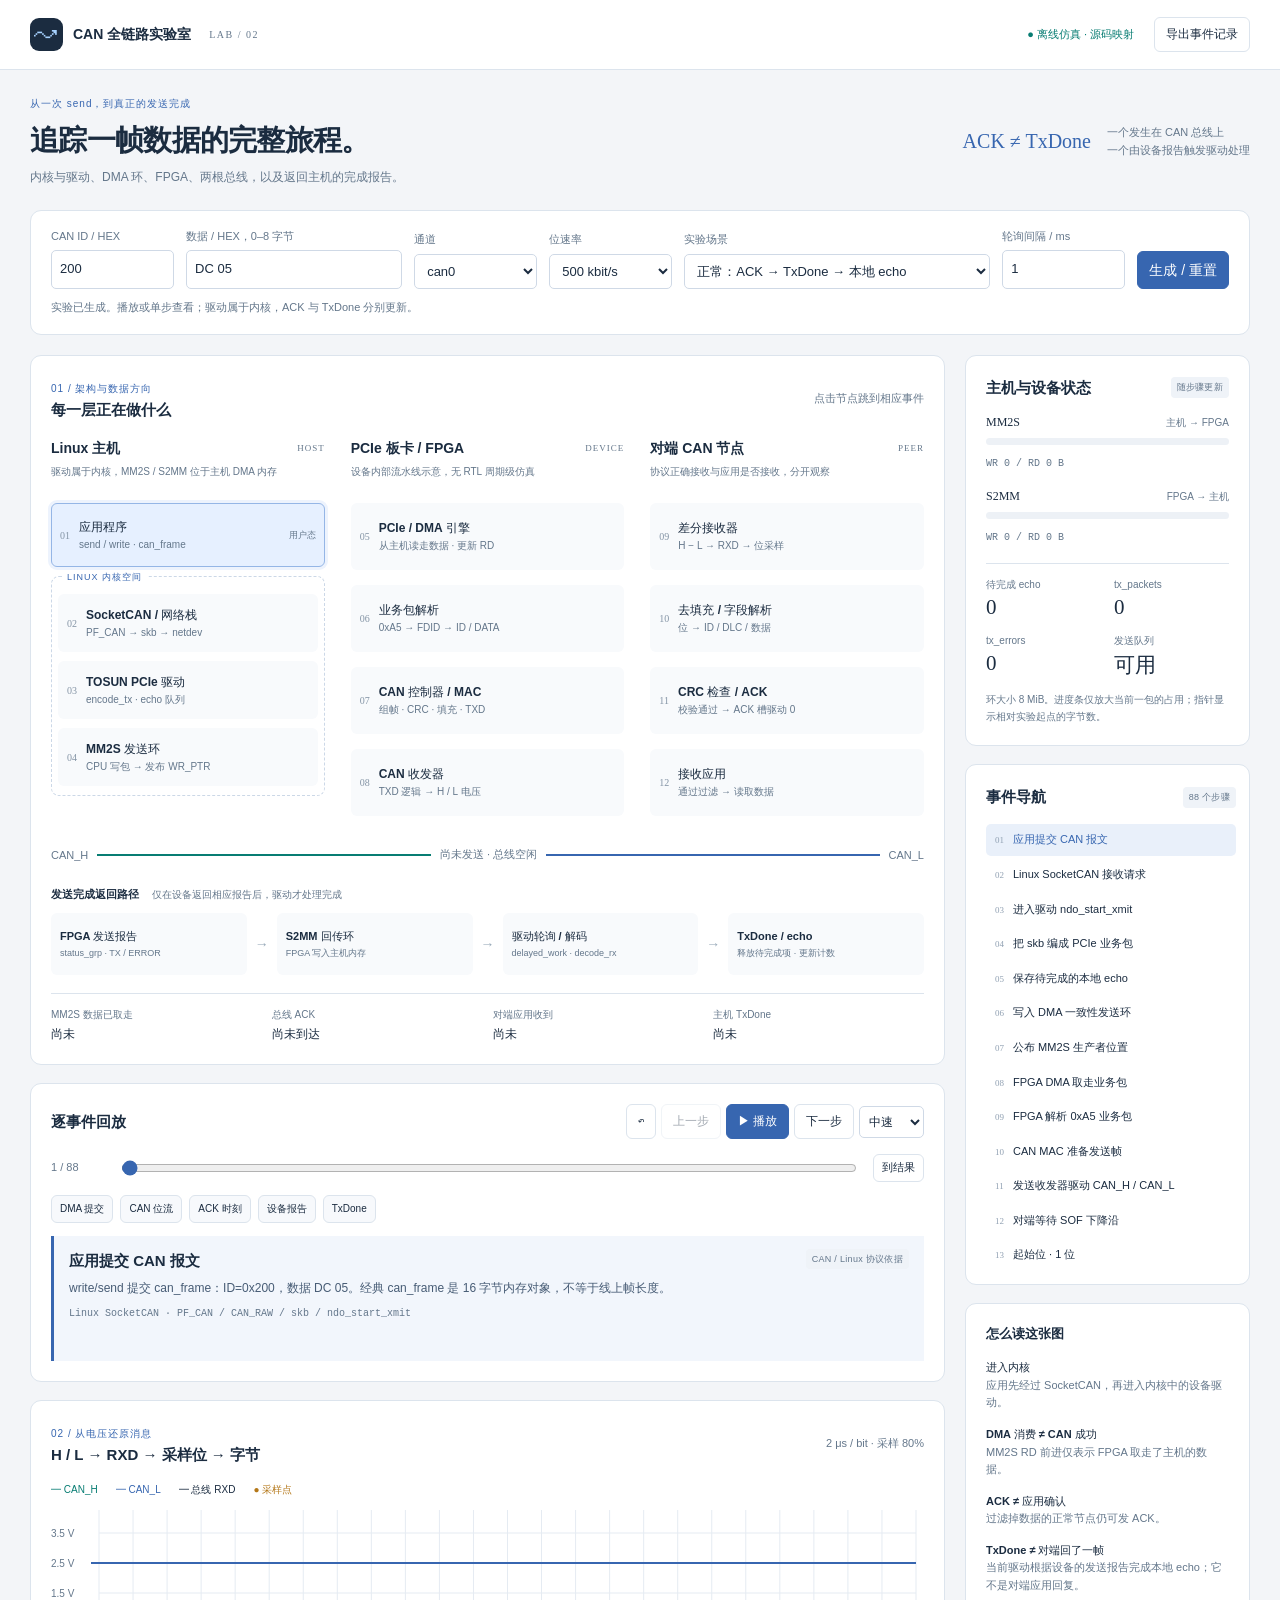
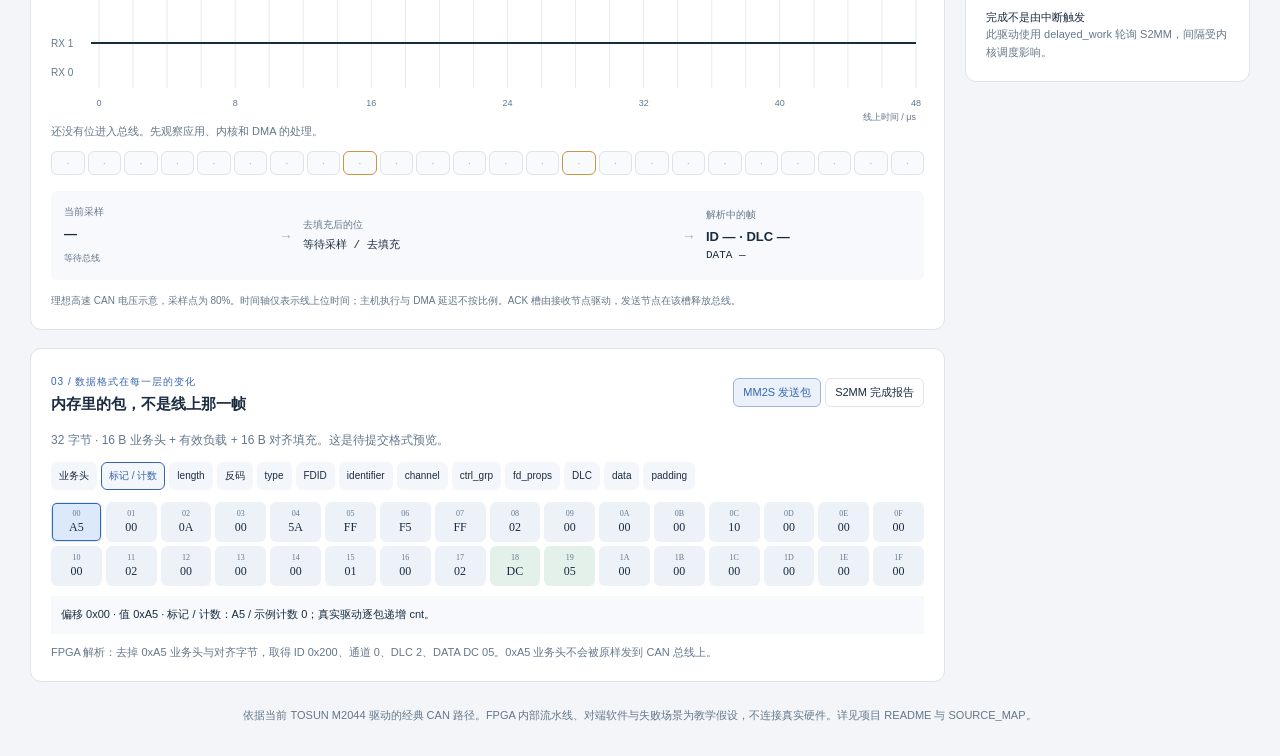
==== can-end-to-end-lab/index.html @ c98f6cdc "Add end-to-end CAN driver FPGA ACK and TxDone learning lab" ====
<!doctype html><html lang="zh-CN"><head><meta charset="utf-8"><meta name="viewport" content="width=device-width, initial-scale=1"><title>CAN 全链路实验室 · Linux → FPGA → ACK → TxDone</title><link rel="stylesheet" href="style.css"></head><body>
<header><a class="brand" href="#"><span>↝</span> CAN 全链路实验室 <small>LAB / 02</small></a><span class="mode">● 离线仿真 · 源码映射</span><button id="export">导出事件记录</button></header>
<main><section class="intro"><div><p class="eyebrow">从一次 send，到真正的发送完成</p><h1>追踪一帧数据的完整旅程。</h1><p>内核与驱动、DMA 环、FPGA、两根总线，以及返回主机的完成报告。</p></div><div class="intro-note"><b>ACK ≠ TxDone</b><span>一个发生在 CAN 总线上<br>一个由设备报告触发驱动处理</span></div></section>
<section class="config panel"><form id="config-form"><label>CAN ID / HEX<input id="identifier" value="200" maxlength="5" autocomplete="off"></label><label class="payload-field">数据 / HEX，0–8 字节<input id="payload" value="DC 05" autocomplete="off"></label><label>通道<select id="channel"><option value="0">can0</option><option value="1">can1</option><option value="2">can2</option><option value="3">can3</option></select></label><label>位速率<select id="bitrate"><option value="125000">125 kbit/s</option><option value="250000">250 kbit/s</option><option value="500000" selected>500 kbit/s</option><option value="1000000">1 Mbit/s</option></select></label><label class="scenario-field">实验场景<select id="scenario"><option value="success">正常：ACK → TxDone → 本地 echo</option><option value="noack">总线：无对端，没有 ACK</option><option value="listen">总线：对端只听，不发 ACK</option><option value="filtered">对端：过滤数据，但仍 ACK</option><option value="lost-report">主机：有 ACK，丢失完成报告</option><option value="txerror">设备：注入发送失败报告</option><option value="ringfull">驱动：发送环满，停止队列</option></select></label><label>轮询间隔 / ms<input id="poll" type="number" min="1" max="100" value="1"></label><button class="primary" type="submit">生成 / 重置</button></form><div id="validation" role="alert" hidden></div><div id="config-note" class="muted">以当前驱动的经典 CAN 路径为依据；FPGA 内部行为为教学模型。修改参数后重新生成。</div></section>
<div class="layout"><section class="main-column">
<section class="panel path-panel"><div class="heading"><div><span class="eyebrow">01 / 架构与数据方向</span><h2>每一层正在做什么</h2></div><span class="muted">点击节点跳到相应事件</span></div><div id="topology"><svg id="connections" aria-hidden="true"></svg><div class="architecture">
<div class="domain host"><h3><span>HOST</span> Linux 主机</h3><div class="domain-sub">驱动属于内核，MM2S / S2MM 位于主机 DMA 内存</div><button class="node" data-node="app"><i>01</i><div><b>应用程序</b><small>send / write · can_frame</small></div><em>用户态</em></button><div class="kernel-area"><span class="boundary">LINUX 内核空间</span><button class="node" data-node="kernel"><i>02</i><div><b>SocketCAN / 网络栈</b><small>PF_CAN → skb → netdev</small></div></button><button class="node" data-node="driver"><i>03</i><div><b>TOSUN PCIe 驱动</b><small>encode_tx · echo 队列</small></div></button><button class="node" data-node="mm2s"><i>04</i><div><b>MM2S 发送环</b><small>CPU 写包 → 发布 WR_PTR</small></div></button></div></div>
<div class="domain fpga"><h3><span>DEVICE</span> PCIe 板卡 / FPGA</h3><div class="domain-sub">设备内部流水线示意，无 RTL 周期级仿真</div><button class="node" data-node="fpga-dma"><i>05</i><div><b>PCIe / DMA 引擎</b><small>从主机读走数据 · 更新 RD</small></div></button><button class="node" data-node="fpga-parser"><i>06</i><div><b>业务包解析</b><small>0xA5 → FDID → ID / DATA</small></div></button><button class="node" data-node="mac"><i>07</i><div><b>CAN 控制器 / MAC</b><small>组帧 · CRC · 填充 · TXD</small></div></button><button class="node" data-node="txphy"><i>08</i><div><b>CAN 收发器</b><small>TXD 逻辑 → H / L 电压</small></div></button></div>
<div class="domain peer"><h3><span>PEER</span> 对端 CAN 节点</h3><div class="domain-sub">协议正确接收与应用是否接收，分开观察</div><button class="node" data-node="rxphy"><i>09</i><div><b>差分接收器</b><small>H − L → RXD → 位采样</small></div></button><button class="node" data-node="peer-parser"><i>10</i><div><b>去填充 / 字段解析</b><small>位 → ID / DLC / 数据</small></div></button><button class="node" data-node="peer-crc"><i>11</i><div><b>CRC 检查 / ACK</b><small>校验通过 → ACK 槽驱动 0</small></div></button><button class="node" data-node="peer-app"><i>12</i><div><b>接收应用</b><small>通过过滤 → 读取数据</small></div></button></div>
</div><div class="bus-band" id="bus-band"><span>CAN_H</span><div class="physical-line h"></div><b id="bus-label">总线空闲 · 隐性 1</b><div class="physical-line l"></div><span>CAN_L</span></div><div class="return-label">发送完成返回路径 <span>仅在设备返回相应报告后，驱动才处理完成</span></div><div class="return-path"><button class="node" data-node="report"><div><b>FPGA 发送报告</b><small>status_grp · TX / ERROR</small></div></button><span>→</span><button class="node" data-node="s2mm"><div><b>S2MM 回传环</b><small>FPGA 写入主机内存</small></div></button><span>→</span><button class="node" data-node="poll"><div><b>驱动轮询 / 解码</b><small>delayed_work · decode_rx</small></div></button><span>→</span><button class="node" data-node="echo"><div><b>TxDone / echo</b><small>释放待完成项 · 更新计数</small></div></button></div></div>
<div class="live-status"><div><span>MM2S 数据已取走</span><b id="status-dma">尚未</b></div><div><span>总线 ACK</span><b id="status-ack">尚未到达</b></div><div><span>对端应用收到</span><b id="status-peer">尚未</b></div><div><span>主机 TxDone</span><b id="status-done">尚未</b></div></div></section>
<section class="panel player"><div class="heading"><h2>逐事件回放</h2><div class="controls"><button id="reset" aria-label="回到起点">↶</button><button id="previous">上一步</button><button id="play" class="primary">▶ 播放</button><button id="next">下一步</button><select id="speed" aria-label="播放速度"><option value="900">慢速</option><option value="350" selected>中速</option><option value="90">快速</option></select></div></div><div class="scrubber"><span id="position"></span><input id="seek" type="range" min="0" value="0" aria-label="选择流程事件"><button id="finish">到结果</button></div><div class="jump-buttons"><button data-jump="mm2s">DMA 提交</button><button data-jump="bus">CAN 位流</button><button id="jump-ack">ACK 时刻</button><button data-jump="report">设备报告</button><button data-jump="echo">TxDone</button></div><div id="event-detail" aria-live="polite"></div></section>
<section class="panel signals"><div class="heading"><div><span class="eyebrow">02 / 从电压还原消息</span><h2>H / L → RXD → 采样位 → 字节</h2></div><span id="wire-clock" class="muted"></span></div><div class="signal-legend"><span class="green">━ CAN_H</span><span class="blue">━ CAN_L</span><span>━ 总线 RXD</span><span class="amber">● 采样点</span></div><svg id="wave" role="img" aria-label="CAN_H、CAN_L、总线逻辑及采样波形"></svg><div class="bit-info" id="bit-info"></div><div class="bit-list" id="bits"></div><div class="decode-chain"><div><label>当前采样</label><strong id="sampled">—</strong><small id="sample-detail"></small></div><span>→</span><div><label>去填充后的位</label><code id="raw-bits">等待位流</code></div><span>→</span><div><label>解析中的帧</label><strong id="parsed-id">ID — · DLC —</strong><code id="rx-bytes">DATA —</code></div></div><p class="fine-print">理想高速 CAN 电压示意，采样点为 80%。时间轴仅表示线上位时间；主机执行与 DMA 延迟不按比例。ACK 槽由接收节点驱动，发送节点在该槽释放总线。</p></section>
<section class="panel packets"><div class="heading"><div><span class="eyebrow">03 / 数据格式在每一层的变化</span><h2>内存里的包，不是线上那一帧</h2></div><div class="packet-tabs"><button id="packet-tx" class="active">MM2S 发送包</button><button id="packet-rx">S2MM 完成报告</button></div></div><div id="packet-caption"></div><div id="packet-fields"></div><div id="hex-grid"></div><p id="byte-detail" class="byte-detail" aria-live="polite">选择字节，查看偏移与所属字段。</p><div id="packet-parse" class="packet-parse"></div></section>
</section>
<aside class="side-column"><section class="panel counters"><div class="heading"><h2>主机与设备状态</h2><span class="tag">随步骤更新</span></div><div class="ring"><div><b>MM2S</b><span>主机 → FPGA</span></div><div class="ring-track"><i id="mm2s-fill"></i></div><code id="mm2s-pointers"></code></div><div class="ring"><div><b>S2MM</b><span>FPGA → 主机</span></div><div class="ring-track"><i id="s2mm-fill"></i></div><code id="s2mm-pointers"></code></div><div id="counter-grid"></div><p class="fine-print">环大小 8 MiB。进度条仅放大当前一包的占用；指针显示相对实验起点的字节数。</p></section><section class="panel events-panel"><div class="heading"><h2>事件导航</h2><span class="tag" id="event-count"></span></div><nav id="events" aria-label="流程事件"></nav></section><section class="panel knowledge"><h2>怎么读这张图</h2><p><b>进入内核</b><br>应用先经过 SocketCAN，再进入内核中的设备驱动。</p><p><b>DMA 消费 ≠ CAN 成功</b><br>MM2S RD 前进仅表示 FPGA 取走了主机的数据。</p><p><b>ACK ≠ 应用确认</b><br>过滤掉数据的正常节点仍可发 ACK。</p><p><b>TxDone ≠ 对端回了一帧</b><br>当前驱动根据设备的发送报告完成本地 echo；它不是对端应用回复。</p><p><b>完成不是由中断触发</b><br>此驱动使用 delayed_work 轮询 S2MM，间隔受内核调度影响。</p></section></aside></div>
<footer>依据当前 TOSUN M2044 驱动的经典 CAN 路径。FPGA 内部流水线、对端软件与失败场景为教学假设，不连接真实硬件。详见项目 README 与 SOURCE_MAP。</footer></main><script src="wire.js"></script><script src="flow.js"></script><script src="app.js"></script></body></html>
---- can-end-to-end-lab/style.css ----
:root{--bg:#f3f5f8;--ink:#1b2c40;--muted:#64778b;--line:#dce4ed;--blue:#3766b0;--green:#087d73;--amber:#b47718;--red:#b7434c;--soft:#eaf1fa}*{box-sizing:border-box}body{margin:0;background:var(--bg);color:var(--ink);font:14px/1.6 'Segoe UI','Microsoft YaHei',sans-serif}button,input,select{font:inherit}button{cursor:pointer;padding:7px 11px;border:1px solid var(--line);border-radius:6px;background:white;color:var(--ink)}button:hover{background:var(--soft)}button:disabled{opacity:.4;cursor:default}button:focus-visible,input:focus-visible,select:focus-visible{outline:3px solid #8ba8d7;outline-offset:2px}.primary{background:var(--blue);border-color:var(--blue);color:white}.primary:hover{background:#285394}input,select{width:100%;min-width:0;padding:8px;border:1px solid #cfd9e6;border-radius:5px;color:var(--ink);background:white}h1,h2,h3,p{margin:0}h1{font-size:29px;letter-spacing:-.7px;font-weight:650;margin:5px 0}h2{font-size:15px;font-weight:650}h3{font-size:14px;font-weight:600}code{font-family:Consolas,'Microsoft YaHei',monospace}header{height:70px;background:white;border-bottom:1px solid var(--line);display:flex;align-items:center;gap:20px;padding:0 30px}.brand{margin-right:auto;text-decoration:none;color:var(--ink);display:flex;align-items:center;gap:10px;font-weight:600}.brand>span{width:33px;height:33px;border-radius:9px;background:var(--ink);color:#a7d2ff;text-align:center;font:26px/33px sans-serif}.brand small{font:10px Consolas;letter-spacing:1.5px;margin-left:8px;color:var(--muted)}.mode{font-size:11px;color:var(--green)}header button{font-size:12px}main{max-width:1640px;padding:26px 30px;margin:auto}.intro{display:flex;justify-content:space-between;gap:30px;align-items:center;margin-bottom:22px}.eyebrow{font-size:10px;letter-spacing:1px;color:var(--blue)}.intro p:not(.eyebrow){font-size:12px;color:var(--muted)}.intro-note{display:flex;align-items:center;gap:16px}.intro-note b{font:20px Consolas;color:var(--blue)}.intro-note span{font-size:11px;color:var(--muted)}.panel{padding:20px;background:white;border:1px solid var(--line);border-radius:11px;min-width:0}.config{margin-bottom:20px;padding:17px 20px}.config form{display:flex;gap:12px;flex-wrap:wrap;align-items:end}.config label{flex:1 1 90px;font-size:11px;color:var(--muted);min-width:0}.config label input,.config label select{display:block;margin-top:5px;font-size:13px}.config .payload-field{flex:2 1 150px}.config .scenario-field{flex:2 1 240px}.config button{align-self:end;margin-bottom:0}.muted{color:var(--muted);font-size:11px}#config-note{margin-top:10px}#validation{color:var(--red);padding-top:10px;font-size:12px}.layout{display:grid;grid-template-columns:minmax(0,1fr) 285px;gap:20px;align-items:start}.main-column,.side-column{display:flex;flex-direction:column;gap:18px;min-width:0}.heading{display:flex;align-items:center;justify-content:space-between;gap:12px;margin-bottom:15px;flex-wrap:wrap}.architecture{display:grid;grid-template-columns:repeat(3,minmax(0,1fr));gap:26px}.domain{min-width:0;position:relative;z-index:1}.domain h3{display:flex;justify-content:space-between;align-items:center;flex-wrap:wrap;gap:5px;margin-bottom:5px}.domain h3 span{order:2;font:9px Consolas;color:var(--muted);letter-spacing:1px}.domain-sub{height:39px;font-size:10px;color:var(--muted);line-height:1.5}.node{width:100%;display:flex;gap:9px;text-align:left;align-items:center;padding:10px 8px;margin-bottom:9px;position:relative;min-height:64px;background:#f8fafc;border-color:transparent;transition:background .18s,border-color .18s,box-shadow .18s}.node i{font:10px Consolas;color:#8494a5;font-style:normal}.node b{display:block;font-weight:550;font-size:12px}.node small{display:block;font-size:10px;color:var(--muted);overflow-wrap:anywhere}.node em{font-size:9px;font-style:normal;margin-left:auto;color:var(--muted)}.node.active{background:#e6f0ff;border-color:#95b6e6;box-shadow:0 0 0 3px #edf3fd}.node.visited:not(.active){background:#eff6f4}.kernel-area{border:1px dashed #ccd8e7;border-radius:8px;padding:17px 6px 0;margin-top:3px;position:relative}.kernel-area .node{min-height:58px}.boundary{position:absolute;top:-7px;left:10px;background:white;font-size:9px;letter-spacing:1px;color:var(--blue);padding:0 5px}.fpga .node,.peer .node{margin-bottom:15px;min-height:67px}#topology{position:relative}#connections{position:absolute;inset:0;width:100%;height:100%;pointer-events:none;overflow:visible;z-index:2}.bus-band{position:relative;z-index:1;display:flex;align-items:center;gap:9px;padding:16px 0 6px;color:var(--muted);font:11px Consolas,'Microsoft YaHei',sans-serif}.physical-line{height:2px;flex:1;background:var(--green)}.physical-line.l{background:var(--blue)}.bus-band b{font-size:11px;font-weight:400;text-align:center;max-width:50%}.bus-band.active b{color:var(--green);font-weight:600}.return-label{margin:18px 0 9px;font-size:11px;font-weight:600}.return-label span{font-size:10px;font-weight:400;color:var(--muted);margin-left:10px}.return-path{display:flex;align-items:center;gap:8px;position:relative;z-index:1}.return-path>.node{margin:0;min-height:62px;padding:8px;flex:1;min-width:0}.return-path>span{color:#9aabba}.return-path .node b{font-size:11px}.return-path .node small{font-size:9px}.live-status{margin-top:18px;border-top:1px solid var(--line);padding-top:13px;display:grid;grid-template-columns:repeat(4,1fr);gap:10px}.live-status span{display:block;color:var(--muted);font-size:10px}.live-status b{display:block;font-size:12px;font-weight:550;margin-top:2px}.good{color:var(--green)}.bad{color:var(--red)}.warn{color:var(--amber)}.controls{display:flex;gap:5px;align-items:center;flex-wrap:wrap}.controls button{font-size:12px}.controls select{width:65px;padding:7px 5px;font-size:12px}.scrubber{display:flex;align-items:center;gap:14px;font-size:11px;color:var(--muted)}.scrubber span{min-width:54px}.scrubber input{flex:1;accent-color:var(--blue);padding:0}.scrubber button{font-size:11px;padding:4px 8px}.jump-buttons{display:flex;gap:7px;flex-wrap:wrap;margin:13px 0}.jump-buttons button{font-size:10px;padding:5px 8px;background:#f7f9fc}#event-detail{background:#f2f6fc;border-left:3px solid var(--blue);padding:13px 15px;min-height:125px}#event-detail h3{font-size:15px;margin-bottom:5px}#event-detail p{font-size:12px;line-height:1.7;color:#475c75}#event-detail code{display:block;font-size:10px;color:var(--muted);overflow-wrap:anywhere;margin-top:8px}.tag{display:inline-block;font-size:9px;letter-spacing:.3px;border-radius:4px;padding:3px 6px;background:#eff3f8;color:var(--muted)}.evidence{float:right;margin-left:7px}.signal-legend{display:flex;gap:18px;flex-wrap:wrap;font-size:10px;color:var(--ink)}.green{color:var(--green)}.blue{color:var(--blue)}.amber{color:var(--amber)}#wave{display:block;width:100%;height:225px}.bit-info{font-size:11px;color:var(--muted);min-height:20px}.bit-list{display:flex;gap:3px;margin:8px 0 16px}.bit-list button{flex:1;min-width:0;font:11px Consolas;padding:5px 0}.bit-list button.selected{background:var(--ink);color:white}.bit-list button.stuffed{border-color:#c89644}.bit-list button.future{color:#abb5c2;background:#f8fafc}.decode-chain{display:flex;align-items:center;gap:10px;background:#f7f9fc;border-radius:6px;padding:13px}.decode-chain>div{flex:1;min-width:0}.decode-chain>div:nth-of-type(2){flex:1.8}.decode-chain label{display:block;font-size:10px;color:var(--muted);margin-bottom:4px}.decode-chain strong{display:block;font-size:13px;font-weight:550}.decode-chain small{font-size:9px;color:var(--muted)}.decode-chain code{font-size:11px;overflow-wrap:anywhere;display:block}.decode-chain>span{color:#9caec3}.fine-print{font-size:10px;color:var(--muted);margin-top:12px;line-height:1.7}.packet-tabs{display:flex;gap:4px}.packet-tabs button{font-size:11px;padding:5px 9px}.packet-tabs button.active{background:var(--soft);border-color:#9db5d7;color:var(--blue)}#packet-caption{font-size:12px;color:var(--muted);margin-bottom:12px}#packet-fields{display:flex;gap:4px;flex-wrap:wrap;margin-bottom:12px}#packet-fields button{font-size:10px;padding:5px 7px;background:#f3f6fa;border-color:transparent}#packet-fields button.active{border-color:var(--blue);color:var(--blue)}#hex-grid{display:grid;grid-template-columns:repeat(16,minmax(0,1fr));gap:4px}#hex-grid button{padding:6px 0;font:12px Consolas;border-color:transparent;background:#edf2f8;position:relative}#hex-grid button.data{background:#e4f1eb}#hex-grid button.active{box-shadow:inset 0 0 0 1px var(--blue);background:#dce9fb}#hex-grid button small{display:block;color:var(--muted);font-size:8px;margin-bottom:2px}.byte-detail{background:#f7f9fc;font-size:11px;padding:10px;margin-top:10px;min-height:37px}.packet-parse{font-size:11px;color:var(--muted);margin-top:10px;overflow-wrap:anywhere}.ring{margin-bottom:17px}.ring>div:first-child{display:flex;justify-content:space-between;align-items:center;margin-bottom:7px}.ring b{font:12px Consolas}.ring span{font-size:10px;color:var(--muted)}.ring-track{height:7px;background:#edf1f6;border-radius:5px;overflow:hidden;margin-bottom:5px}.ring-track i{display:block;width:0;height:100%;background:var(--blue);transition:width .15s}.ring:nth-of-type(3) .ring-track i{background:var(--green)}.ring code{font-size:10px;color:var(--muted)}#counter-grid{display:grid;grid-template-columns:1fr 1fr;gap:13px;border-top:1px solid var(--line);padding-top:13px}#counter-grid span{display:block;font-size:10px;color:var(--muted)}#counter-grid b{display:block;font:21px Consolas;margin-top:2px}.events-panel{padding-right:13px}#events{max-height:440px;overflow:auto;scrollbar-width:thin}#events button{border:0;border-radius:5px;display:block;text-align:left;width:100%;font-size:11px;padding:7px 9px;margin-bottom:3px;background:transparent}#events button span{display:inline-block;font:9px Consolas;margin-right:9px;color:#90a0b2}#events button.active{background:#e9f0fa;color:var(--blue)}#events button.past{color:#6b7c90}.knowledge p{font-size:11px;color:var(--muted);margin-top:14px}.knowledge b{color:var(--ink);font-weight:550}.knowledge h2{font-size:13px}footer{color:var(--muted);font-size:11px;text-align:center;padding:25px 0 5px}[hidden]{display:none!important}@media(max-width:1250px){.layout{grid-template-columns:minmax(0,1fr) 245px;gap:15px}.panel{padding:16px}.architecture{gap:15px}.node b{font-size:11px}.node small{font-size:9px}.node{gap:5px}.domain h3{font-size:12px}.domain-sub{font-size:9px}.intro-note{display:none}.return-path{gap:3px}.return-path .node{padding:7px 4px}.domain h3 span{display:none}}@media(max-width:1000px){.layout{grid-template-columns:1fr}.side-column{display:grid;grid-template-columns:1fr 1fr}.knowledge{grid-column:1/-1}.knowledge p{display:inline-block;width:32%;vertical-align:top;padding-right:15px}.architecture{gap:23px}.node b{font-size:12px}.node small{font-size:10px}.domain-sub{height:35px}.events-panel nav{max-height:260px}}@media(max-width:640px){header{padding:0 14px;gap:8px}.brand small,.mode{display:none}.brand{font-size:13px}header button{font-size:10px;padding:6px}main{padding:20px 12px}h1{font-size:24px}.panel{padding:14px}.architecture{grid-template-columns:1fr;gap:18px}.domain-sub{height:auto;margin-bottom:10px}.node{margin-bottom:7px;min-height:55px}.fpga .node,.peer .node{margin-bottom:7px;min-height:55px}.domain h3{font-size:14px}.domain h3 span{display:block}.return-path{display:grid;grid-template-columns:1fr 15px 1fr}.return-path>span:nth-of-type(2){display:none}.return-label span{display:block;margin-left:0}.live-status{grid-template-columns:1fr 1fr}.side-column{display:flex}.knowledge p{display:block;width:auto}.decode-chain{flex-wrap:wrap}.decode-chain>div:nth-of-type(2){flex-basis:60%}.decode-chain>div:nth-of-type(3){flex-basis:100%;border-top:1px solid var(--line);padding-top:8px}.decode-chain>span:nth-of-type(2){display:none}#hex-grid{grid-template-columns:repeat(8,minmax(0,1fr))}.signal-legend{gap:10px}.config form{gap:9px}.config .scenario-field{flex-basis:100%}.scrubber{gap:7px}.bit-list{gap:2px}.bit-list button{font-size:10px}.heading{gap:10px}#event-detail{min-height:160px}}
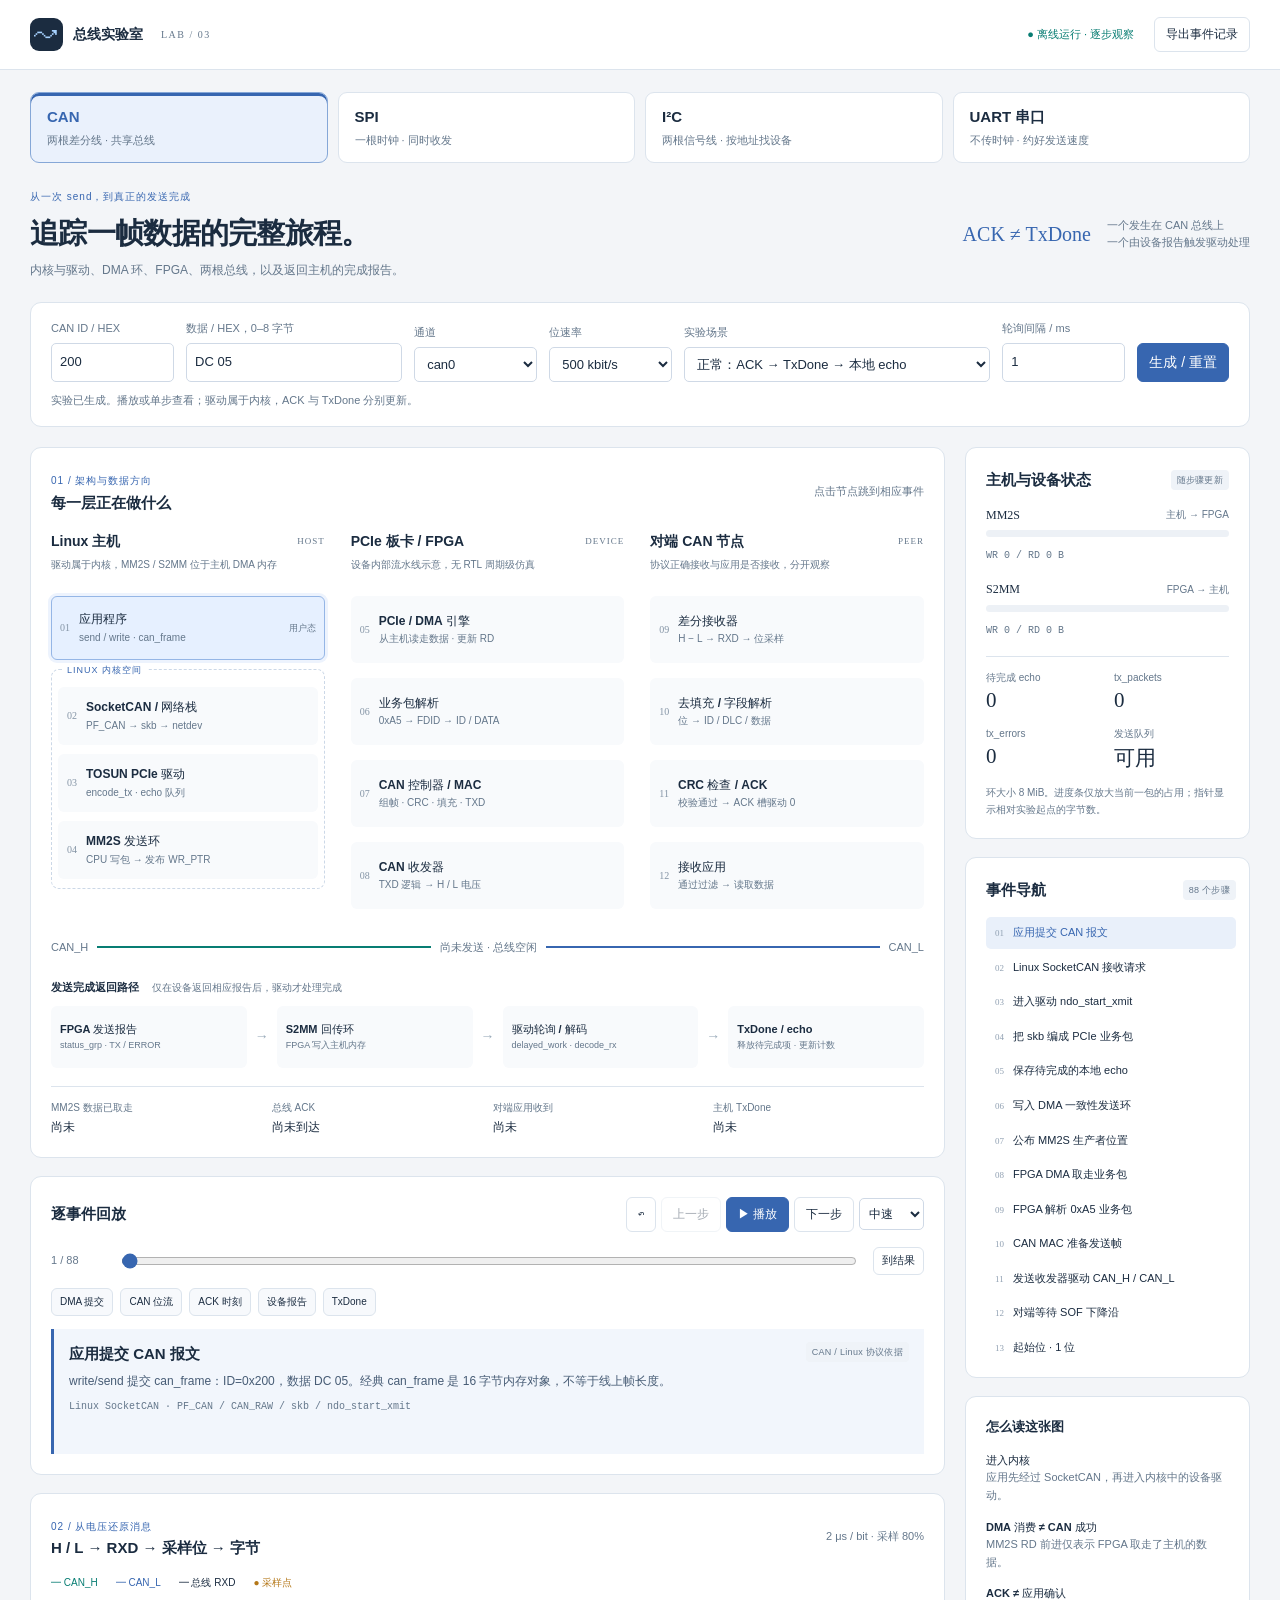
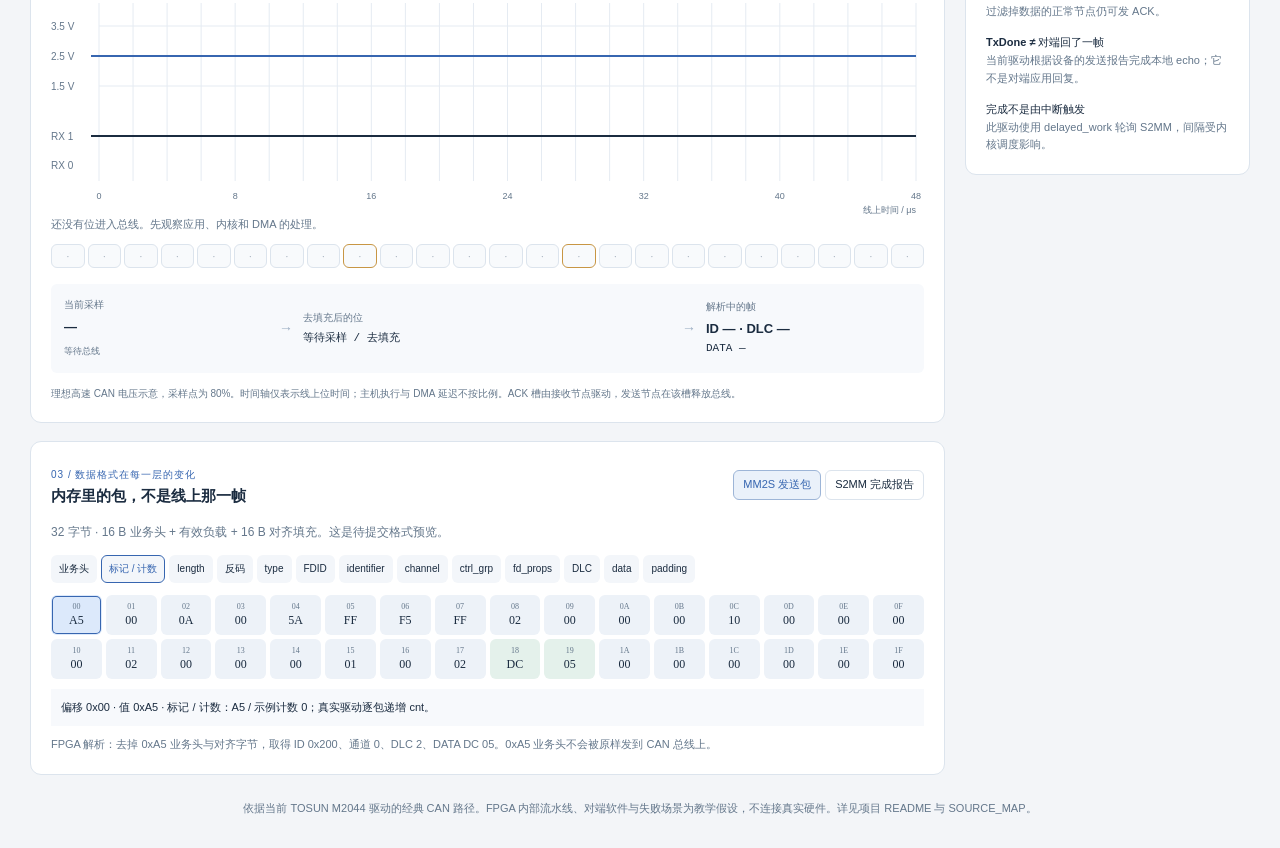
==== commit 1cc502b1: "Add SPI I2C and UART interactive bus experiments" ====
--- a/can-end-to-end-lab/index.html
+++ b/can-end-to-end-lab/index.html
@@ -1,6 +1,12 @@
-<!doctype html><html lang="zh-CN"><head><meta charset="utf-8"><meta name="viewport" content="width=device-width, initial-scale=1"><title>CAN 全链路实验室 · Linux → FPGA → ACK → TxDone</title><link rel="stylesheet" href="style.css"></head><body>
-<header><a class="brand" href="#"><span>↝</span> CAN 全链路实验室 <small>LAB / 02</small></a><span class="mode">● 离线仿真 · 源码映射</span><button id="export">导出事件记录</button></header>
-<main><section class="intro"><div><p class="eyebrow">从一次 send，到真正的发送完成</p><h1>追踪一帧数据的完整旅程。</h1><p>内核与驱动、DMA 环、FPGA、两根总线，以及返回主机的完成报告。</p></div><div class="intro-note"><b>ACK ≠ TxDone</b><span>一个发生在 CAN 总线上<br>一个由设备报告触发驱动处理</span></div></section>
+<!doctype html><html lang="zh-CN"><head><meta charset="utf-8"><meta name="viewport" content="width=device-width, initial-scale=1"><title>总线实验室 · CAN / SPI / I²C / UART</title><link rel="stylesheet" href="style.css"><link rel="stylesheet" href="serial.css"></head><body>
+<header><a class="brand" href="#"><span>↝</span> 总线实验室 <small>LAB / 03</small></a><span class="mode">● 离线运行 · 逐步观察</span><button id="export">导出事件记录</button></header>
+<nav class="protocol-picker" aria-label="选择实验协议">
+<button data-protocol="CAN" aria-pressed="true"><b>CAN</b><span>两根差分线 · 共享总线</span></button>
+<button data-protocol="SPI" aria-pressed="false"><b>SPI</b><span>一根时钟 · 同时收发</span></button>
+<button data-protocol="I2C" aria-pressed="false"><b>I²C</b><span>两根信号线 · 按地址找设备</span></button>
+<button data-protocol="UART" aria-pressed="false"><b>UART 串口</b><span>不传时钟 · 约好发送速度</span></button>
+</nav>
+<main id="can-lab"><section class="intro"><div><p class="eyebrow">从一次 send，到真正的发送完成</p><h1>追踪一帧数据的完整旅程。</h1><p>内核与驱动、DMA 环、FPGA、两根总线，以及返回主机的完成报告。</p></div><div class="intro-note"><b>ACK ≠ TxDone</b><span>一个发生在 CAN 总线上<br>一个由设备报告触发驱动处理</span></div></section>
 <section class="config panel"><form id="config-form"><label>CAN ID / HEX<input id="identifier" value="200" maxlength="5" autocomplete="off"></label><label class="payload-field">数据 / HEX，0–8 字节<input id="payload" value="DC 05" autocomplete="off"></label><label>通道<select id="channel"><option value="0">can0</option><option value="1">can1</option><option value="2">can2</option><option value="3">can3</option></select></label><label>位速率<select id="bitrate"><option value="125000">125 kbit/s</option><option value="250000">250 kbit/s</option><option value="500000" selected>500 kbit/s</option><option value="1000000">1 Mbit/s</option></select></label><label class="scenario-field">实验场景<select id="scenario"><option value="success">正常：ACK → TxDone → 本地 echo</option><option value="noack">总线：无对端，没有 ACK</option><option value="listen">总线：对端只听，不发 ACK</option><option value="filtered">对端：过滤数据，但仍 ACK</option><option value="lost-report">主机：有 ACK，丢失完成报告</option><option value="txerror">设备：注入发送失败报告</option><option value="ringfull">驱动：发送环满，停止队列</option></select></label><label>轮询间隔 / ms<input id="poll" type="number" min="1" max="100" value="1"></label><button class="primary" type="submit">生成 / 重置</button></form><div id="validation" role="alert" hidden></div><div id="config-note" class="muted">以当前驱动的经典 CAN 路径为依据；FPGA 内部行为为教学模型。修改参数后重新生成。</div></section>
 <div class="layout"><section class="main-column">
 <section class="panel path-panel"><div class="heading"><div><span class="eyebrow">01 / 架构与数据方向</span><h2>每一层正在做什么</h2></div><span class="muted">点击节点跳到相应事件</span></div><div id="topology"><svg id="connections" aria-hidden="true"></svg><div class="architecture">
@@ -14,4 +20,18 @@
 <section class="panel packets"><div class="heading"><div><span class="eyebrow">03 / 数据格式在每一层的变化</span><h2>内存里的包，不是线上那一帧</h2></div><div class="packet-tabs"><button id="packet-tx" class="active">MM2S 发送包</button><button id="packet-rx">S2MM 完成报告</button></div></div><div id="packet-caption"></div><div id="packet-fields"></div><div id="hex-grid"></div><p id="byte-detail" class="byte-detail" aria-live="polite">选择字节，查看偏移与所属字段。</p><div id="packet-parse" class="packet-parse"></div></section>
 </section>
 <aside class="side-column"><section class="panel counters"><div class="heading"><h2>主机与设备状态</h2><span class="tag">随步骤更新</span></div><div class="ring"><div><b>MM2S</b><span>主机 → FPGA</span></div><div class="ring-track"><i id="mm2s-fill"></i></div><code id="mm2s-pointers"></code></div><div class="ring"><div><b>S2MM</b><span>FPGA → 主机</span></div><div class="ring-track"><i id="s2mm-fill"></i></div><code id="s2mm-pointers"></code></div><div id="counter-grid"></div><p class="fine-print">环大小 8 MiB。进度条仅放大当前一包的占用；指针显示相对实验起点的字节数。</p></section><section class="panel events-panel"><div class="heading"><h2>事件导航</h2><span class="tag" id="event-count"></span></div><nav id="events" aria-label="流程事件"></nav></section><section class="panel knowledge"><h2>怎么读这张图</h2><p><b>进入内核</b><br>应用先经过 SocketCAN，再进入内核中的设备驱动。</p><p><b>DMA 消费 ≠ CAN 成功</b><br>MM2S RD 前进仅表示 FPGA 取走了主机的数据。</p><p><b>ACK ≠ 应用确认</b><br>过滤掉数据的正常节点仍可发 ACK。</p><p><b>TxDone ≠ 对端回了一帧</b><br>当前驱动根据设备的发送报告完成本地 echo；它不是对端应用回复。</p><p><b>完成不是由中断触发</b><br>此驱动使用 delayed_work 轮询 S2MM，间隔受内核调度影响。</p></section></aside></div>
-<footer>依据当前 TOSUN M2044 驱动的经典 CAN 路径。FPGA 内部流水线、对端软件与失败场景为教学假设，不连接真实硬件。详见项目 README 与 SOURCE_MAP。</footer></main><script src="wire.js"></script><script src="flow.js"></script><script src="app.js"></script></body></html>
+<footer>依据当前 TOSUN M2044 驱动的经典 CAN 路径。FPGA 内部流水线、对端软件与失败场景为教学假设，不连接真实硬件。详见项目 README 与 SOURCE_MAP。</footer></main>
+<main id="serial-lab" hidden>
+<section class="intro"><div><p class="eyebrow" id="serial-eyebrow"></p><h1 id="serial-title"></h1><p id="serial-intro"></p></div><div class="serial-rule" id="serial-rule"></div></section>
+<section class="config panel"><form id="serial-form"></form><div id="serial-validation" role="alert" hidden></div><p class="muted" id="serial-config-note">修改参数后点击“生成 / 重置”。数据用十六进制填写，每两位代表一个字节。</p></section>
+<section class="panel serial-journey"><div class="heading"><h2>先看五步：数据经过哪里</h2><span class="muted">点击任一步，跳到对应时刻</span></div><div id="serial-stages"></div><p id="serial-architecture" class="fine-print"></p></section>
+<div class="serial-layout"><div class="main-column">
+<section class="panel player"><div class="heading"><h2>慢下来，看每一次变化</h2><div class="controls"><button id="serial-reset" aria-label="回到起点">↶</button><button id="serial-prev">上一步</button><button id="serial-play" class="primary">▶ 播放</button><button id="serial-next">下一步</button><select id="serial-speed" aria-label="协议播放速度"><option value="900">慢速</option><option value="300" selected>中速</option><option value="65">快速</option></select></div></div><div class="scrubber"><span id="serial-position"></span><input id="serial-seek" type="range" min="0" value="0" aria-label="选择协议事件"><button id="serial-finish">到结果</button></div><div class="serial-jumps"><button id="serial-first-sample">第一次采样</button><button id="serial-first-byte">拼出一个字节</button><span id="serial-time"></span></div><div id="serial-event" aria-live="polite"></div></section>
+<section class="panel"><div class="heading"><div><span class="eyebrow">电平 → 采样 → 数据</span><h2>线上的 0 和 1</h2></div><span class="muted">● 采样　│ 当前时刻 · 点击波形跳转</span></div><div id="serial-levels"></div><div class="serial-wave-scroll"><svg id="serial-wave" role="img" aria-label="信号电平与接收采样时间"></svg></div><p id="serial-wave-note" class="fine-print"></p><div class="serial-decode"><div><label>已经发出的数据位</label><code id="serial-tx-bits">—</code></div><div><label>已经采到的数据位</label><code id="serial-rx-bits">—</code></div><div><label id="serial-received-label">对端拼出的字节</label><strong id="serial-received">—</strong></div><div id="serial-returned-box"><label>主机采回的字节</label><strong id="serial-returned">—</strong></div></div></section>
+</div><aside class="side-column">
+<section class="panel serial-result"><span class="eyebrow">这次实验的结果</span><h2 id="serial-result-title">还在起点</h2><p id="serial-result-detail"></p><div class="serial-message"><span id="serial-message-label">准备发送</span><code id="serial-message"></code></div></section>
+<section class="panel"><h2>这几根线各做什么</h2><div id="serial-lines"></div><p id="serial-remember" class="serial-remember"></p></section>
+<details class="panel serial-more"><summary>想深入：内核、驱动与模型范围</summary><p id="serial-linux"></p><ul id="serial-limits"></ul><div id="serial-sources"></div></details>
+</aside></div>
+<footer>教学仿真，不连接真实硬件。SPI / I²C / UART 展示通用控制器路径；不代表当前 CAN 板卡实现了这些接口。线上时间按协议计算，软件执行时间不按比例。</footer>
+</main><script src="wire.js"></script><script src="flow.js"></script><script src="app.js"></script><script src="spi.js"></script><script src="i2c.js"></script><script src="uart.js"></script><script src="serial-app.js"></script></body></html>
--- a/can-end-to-end-lab/serial.css
+++ b/can-end-to-end-lab/serial.css
@@ -0,0 +1 @@
+.protocol-picker{max-width:1640px;margin:22px auto 0;padding:0 30px;display:grid;grid-template-columns:repeat(4,1fr);gap:10px}.protocol-picker button{padding:12px 16px;text-align:left;background:#fff;border-radius:9px}.protocol-picker b{display:block;font-size:15px;font-weight:600}.protocol-picker span{display:block;color:var(--muted);font-size:11px;margin-top:3px}.protocol-picker button[aria-pressed=true]{background:#eaf1fc;border-color:#85a7d7;box-shadow:inset 0 3px var(--blue)}.protocol-picker button[aria-pressed=true] b{color:var(--blue)}.serial-rule{background:white;border:1px solid var(--line);border-radius:8px;padding:12px 20px;color:var(--blue);font-size:13px;max-width:330px}#serial-config-note{margin-top:10px}#serial-validation{color:var(--red);font-size:12px;margin-top:10px}#serial-form .serial-data{flex:2 1 160px}.serial-journey{margin-bottom:18px}#serial-stages{display:grid;grid-template-columns:repeat(5,minmax(0,1fr));gap:14px}#serial-stages button{text-align:left;padding:13px;border-color:transparent;background:#f4f7fb;position:relative}#serial-stages button+button:before{content:'→';position:absolute;left:-13px;top:25px;color:#91a1b7}#serial-stages button.active{background:#e4eefc;border-color:#88abdc}#serial-stages button.visited:not(.active){background:#edf6f2}#serial-stages small{display:block;font:10px Consolas;color:var(--muted)}#serial-stages b{display:block;font-size:13px;margin:4px 0}#serial-stages span{display:block;font-size:11px;color:var(--muted)}.serial-layout{display:grid;grid-template-columns:minmax(0,1fr) 305px;gap:18px;align-items:start}.serial-jumps{display:flex;gap:8px;flex-wrap:wrap;margin:14px 0}.serial-jumps button{font-size:11px}.serial-jumps span{margin-left:auto;align-self:center;color:var(--muted);font:11px Consolas}#serial-event{background:#eef4fc;border-left:3px solid var(--blue);padding:15px;min-height:112px}#serial-event h3{font-size:15px;margin-bottom:6px}#serial-event p{font-size:12px;color:#475c75}#serial-levels{display:flex;gap:8px;flex-wrap:wrap;margin:8px 0}#serial-levels span{border:1px solid var(--line);border-radius:5px;padding:3px 9px;color:var(--muted);font:11px Consolas}#serial-levels b{color:var(--ink);margin-left:8px}.serial-wave-scroll{overflow-x:auto;max-width:100%;border-radius:6px;background:#fafbfd}#serial-wave{width:100%;min-width:650px;display:block;touch-action:pan-x}#serial-wave text{font-family:Consolas,'Microsoft YaHei',sans-serif}.serial-decode{display:grid;grid-template-columns:1fr 1fr;gap:16px;margin-top:18px;border-top:1px solid var(--line);padding-top:16px}.serial-decode label{display:block;color:var(--muted);font-size:11px;margin-bottom:6px}.serial-decode code{font:12px/1.8 Consolas;overflow-wrap:anywhere;display:block}.serial-decode strong{font:20px Consolas;color:var(--green);overflow-wrap:anywhere}.serial-result h2{margin:8px 0;font-size:17px}.serial-result p{font-size:12px;color:var(--muted)}.serial-result[data-ok=true]{border-top:3px solid var(--green)}.serial-result[data-ok=false]{border-top:3px solid var(--amber)}.serial-message{background:#f4f7fb;border-radius:6px;padding:10px 12px;margin-top:17px}.serial-message span{display:block;color:var(--muted);font-size:10px}.serial-message code{display:block;font-size:17px;margin-top:5px;overflow-wrap:anywhere}#serial-lines dl{display:grid;grid-template-columns:48px 1fr;gap:8px 10px;font-size:12px;margin:16px 0}#serial-lines dt{font-weight:650;color:var(--blue)}#serial-lines dd{margin:0;color:var(--muted)}.serial-remember{padding:12px;background:#f2f6fc;font-size:12px;border-radius:6px}.serial-more{font-size:12px}.serial-more summary{cursor:pointer;font-weight:600}.serial-more p{margin-top:14px;color:var(--muted)}.serial-more ul{padding-left:18px;color:var(--muted)}.serial-more li{margin-bottom:7px}#serial-sources a{display:block;color:var(--blue);font-size:11px;margin-top:7px;overflow-wrap:anywhere}@media(max-width:1050px){.serial-layout{grid-template-columns:1fr}.serial-layout>.side-column{display:grid;grid-template-columns:1fr 1fr}.serial-more{grid-column:1/-1}.serial-rule{display:none}}@media(max-width:640px){.protocol-picker{padding:0 12px;margin-top:14px;grid-template-columns:1fr 1fr;gap:7px}.protocol-picker button{padding:10px 12px}.protocol-picker span{font-size:10px}.protocol-picker b{font-size:14px}#serial-stages{grid-template-columns:1fr;gap:6px}#serial-stages button{display:grid;grid-template-columns:24px 85px 1fr;align-items:center;padding:8px 10px}#serial-stages b{font-size:12px;margin:0}#serial-stages button+button:before{display:none}.serial-layout>.side-column{display:flex}.serial-decode{gap:14px 10px}.serial-jumps span{width:100%;margin-left:0}.serial-decode strong{font-size:17px}#serial-event{min-height:140px}}
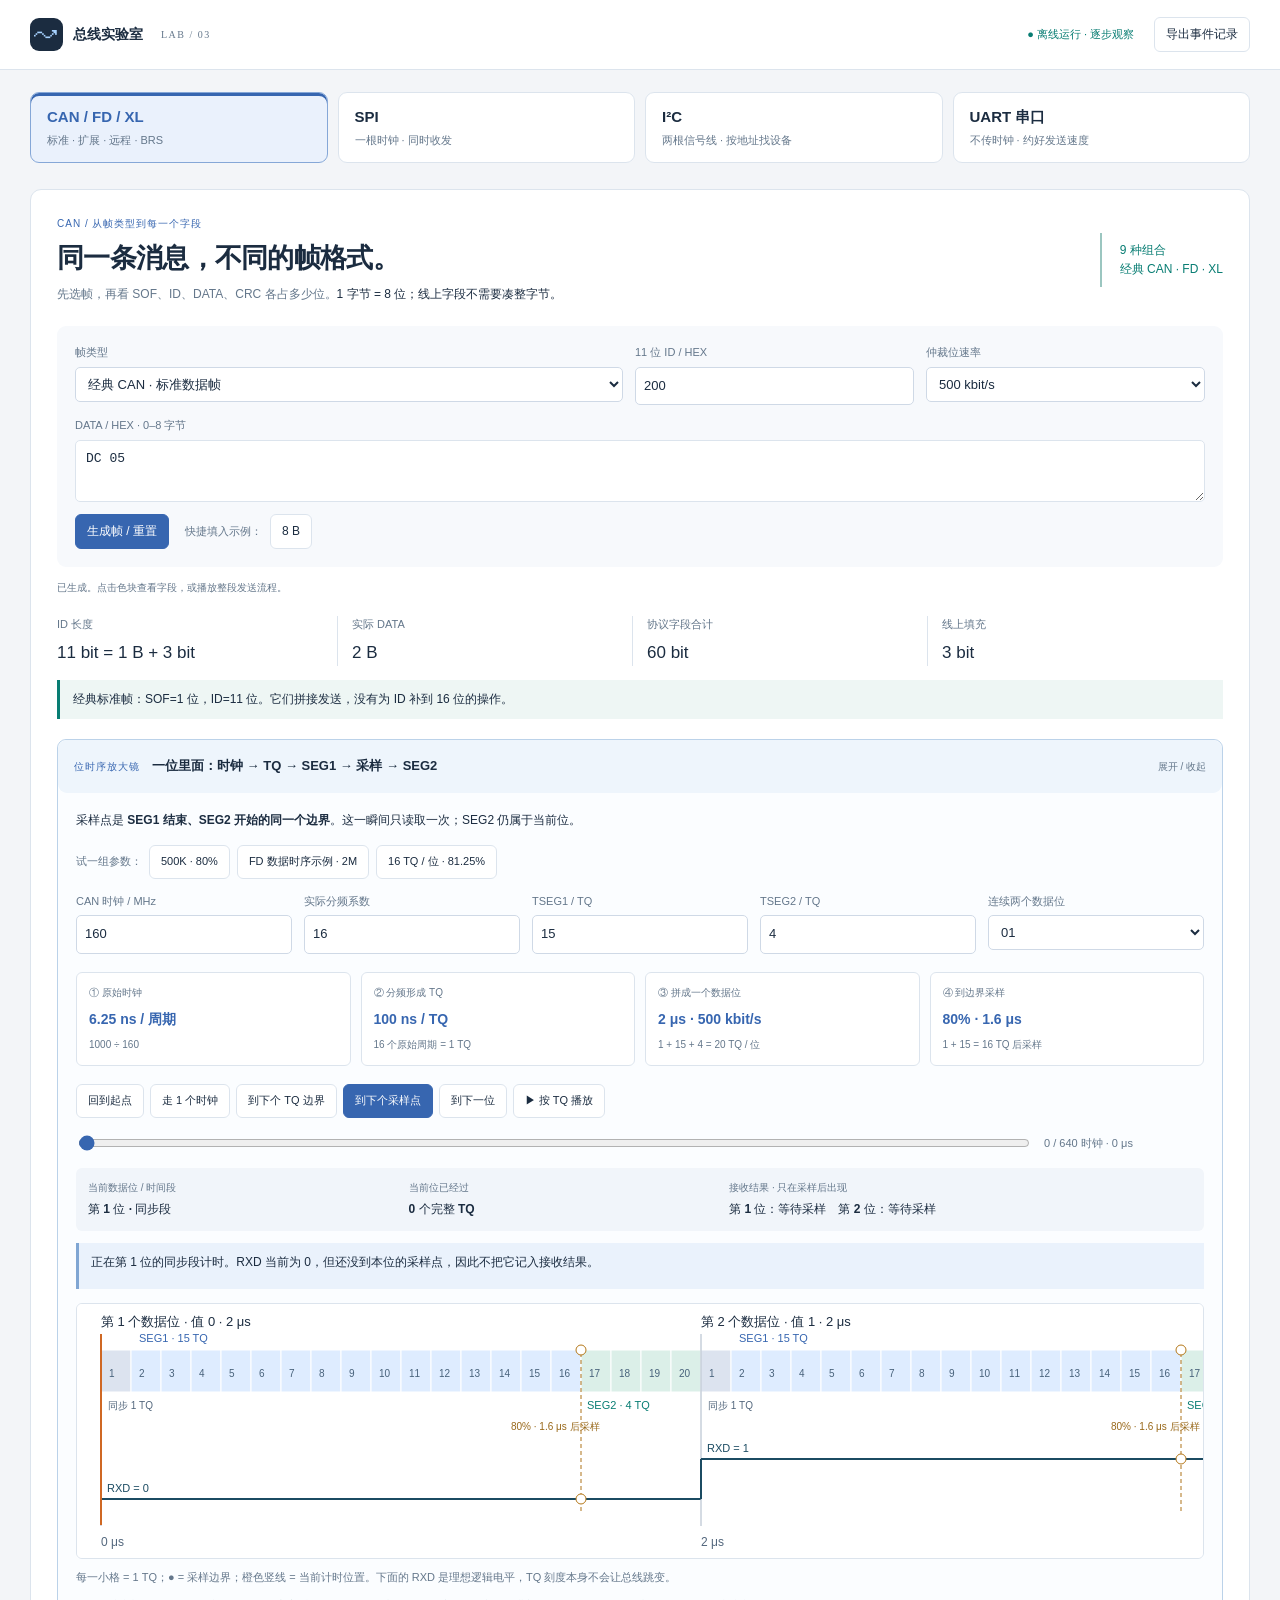
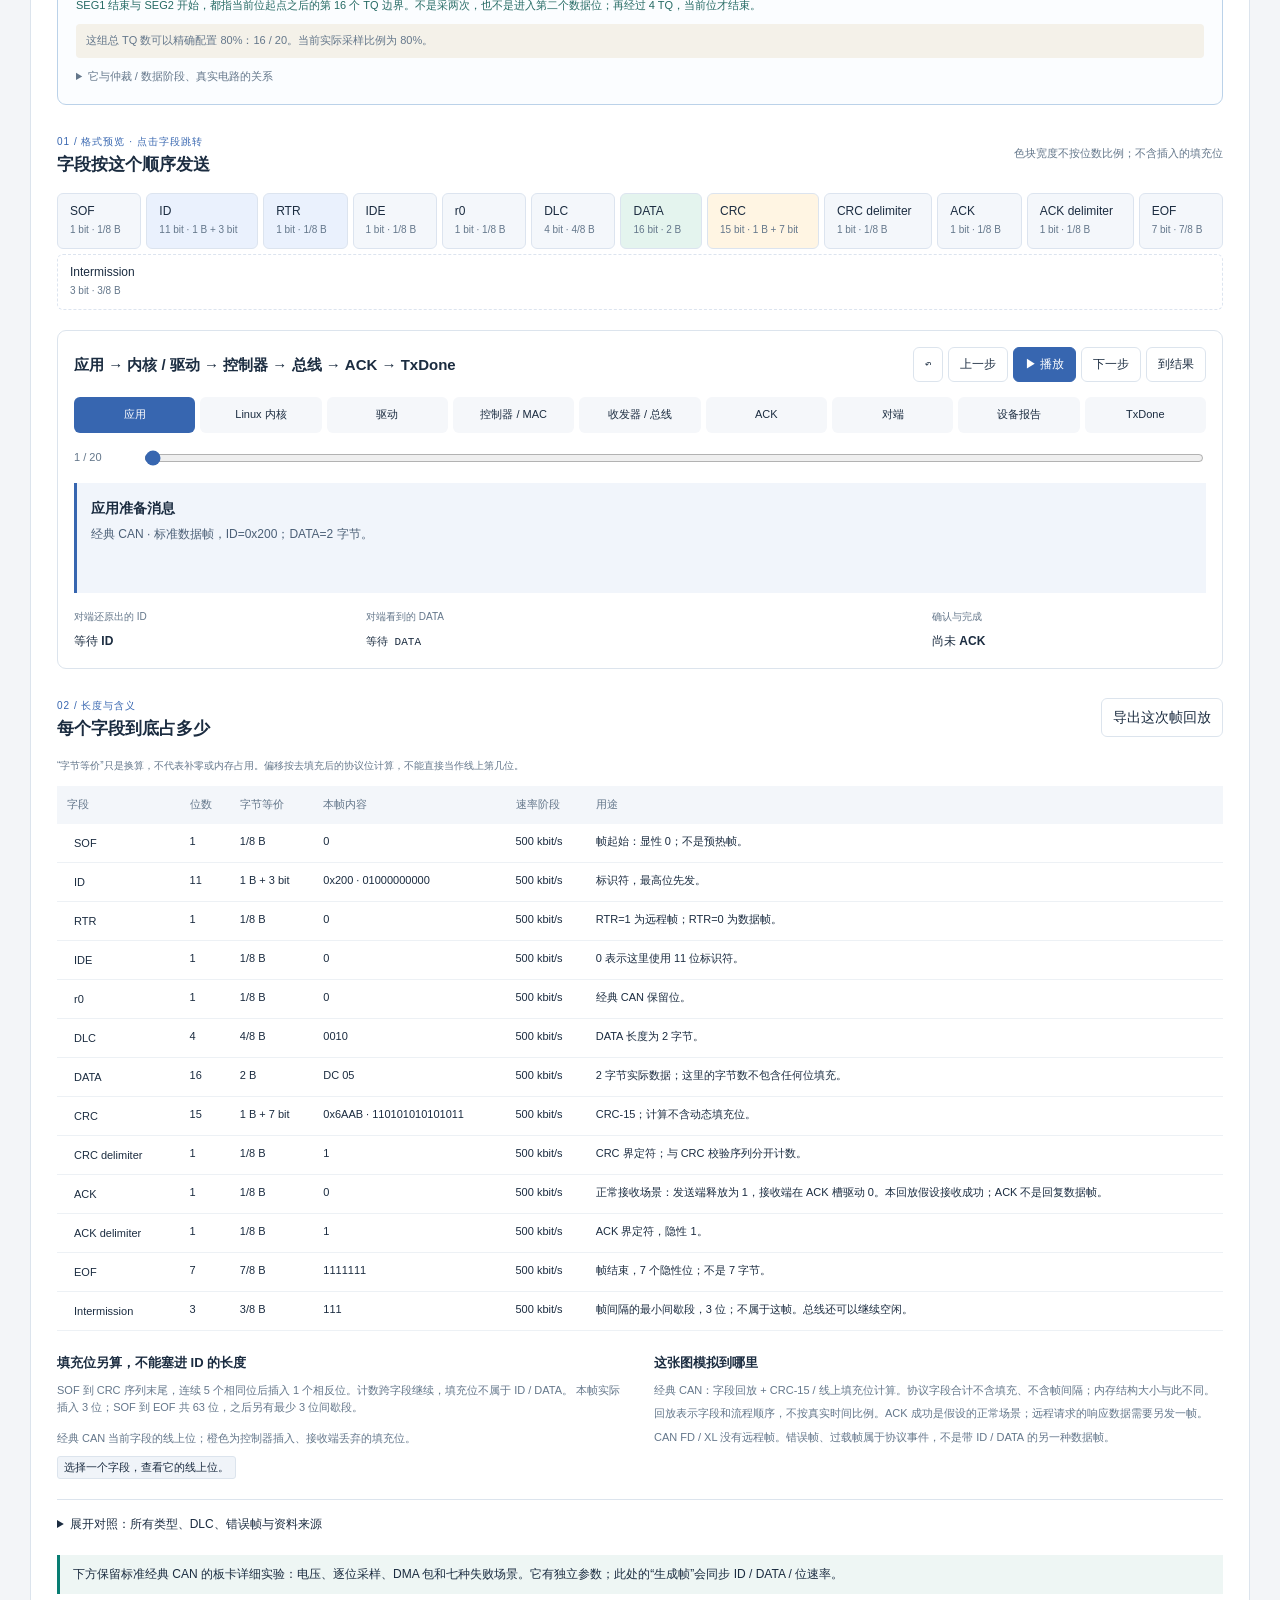
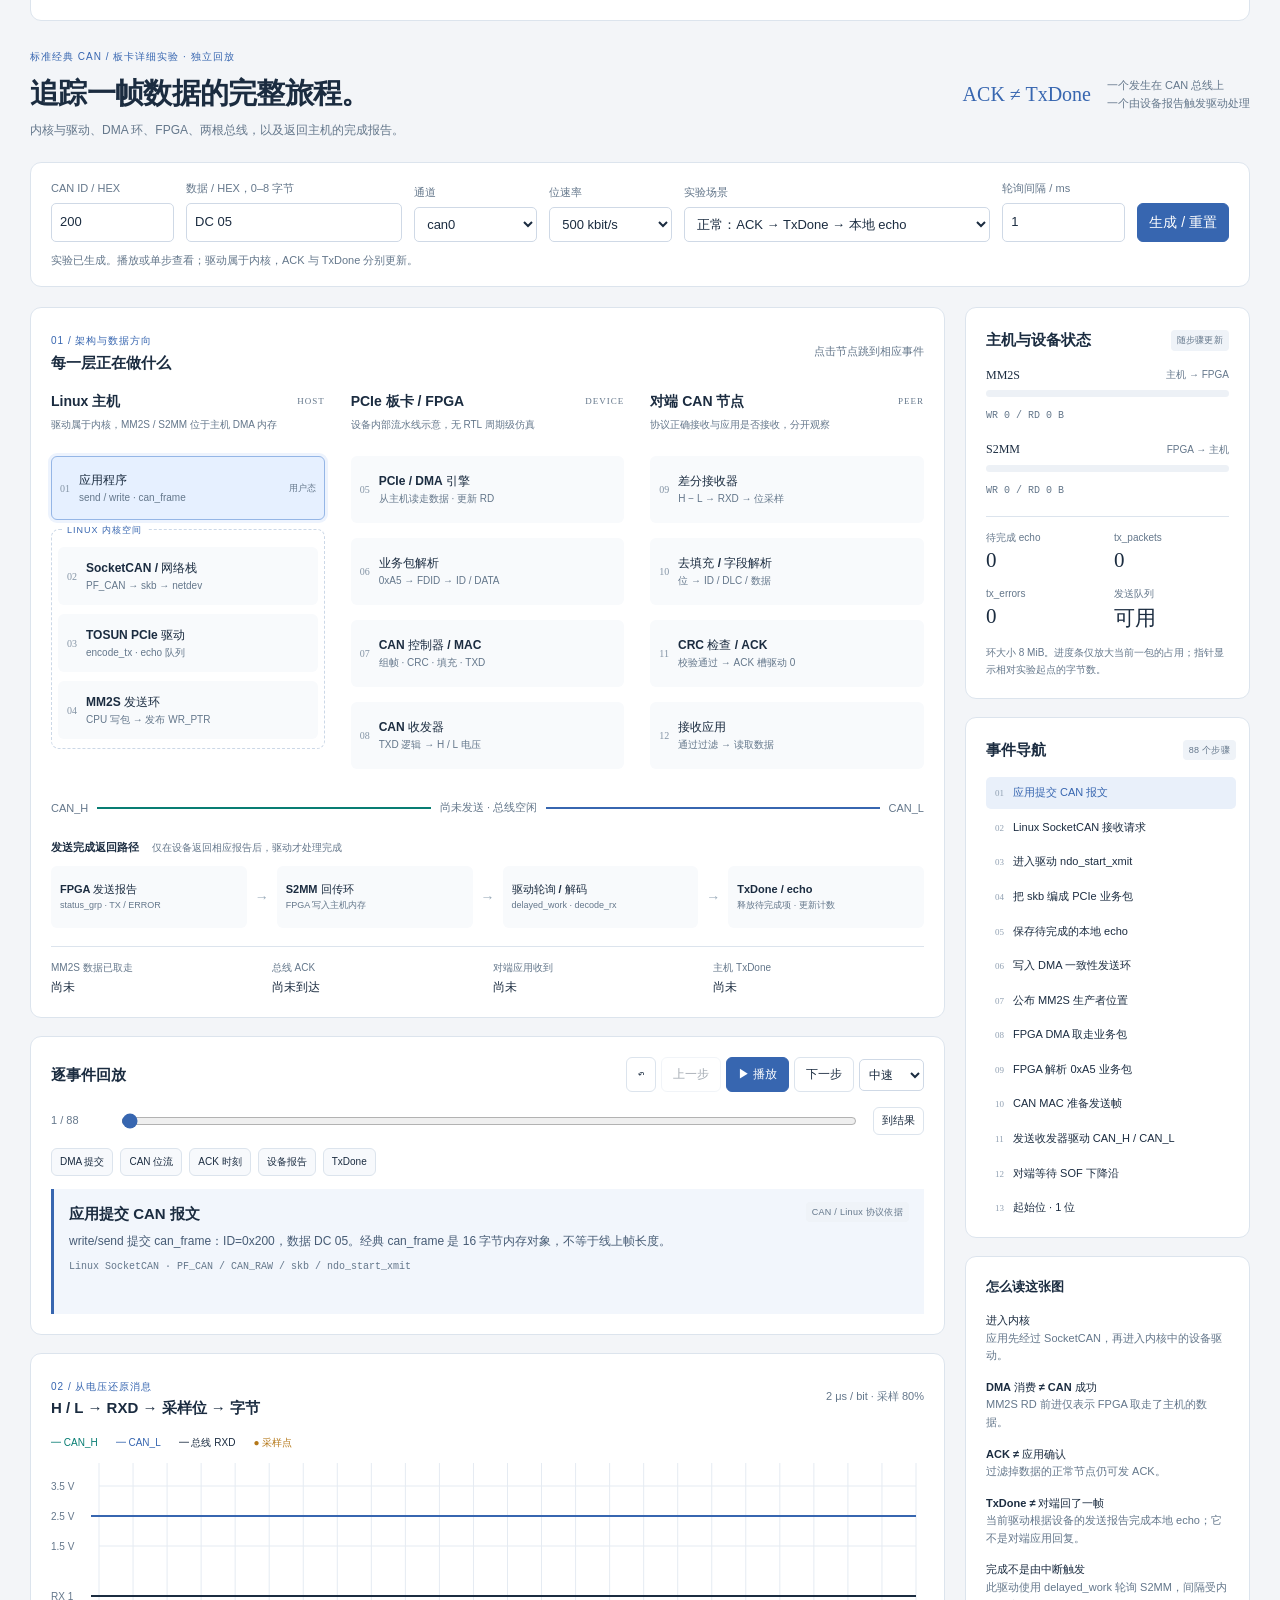
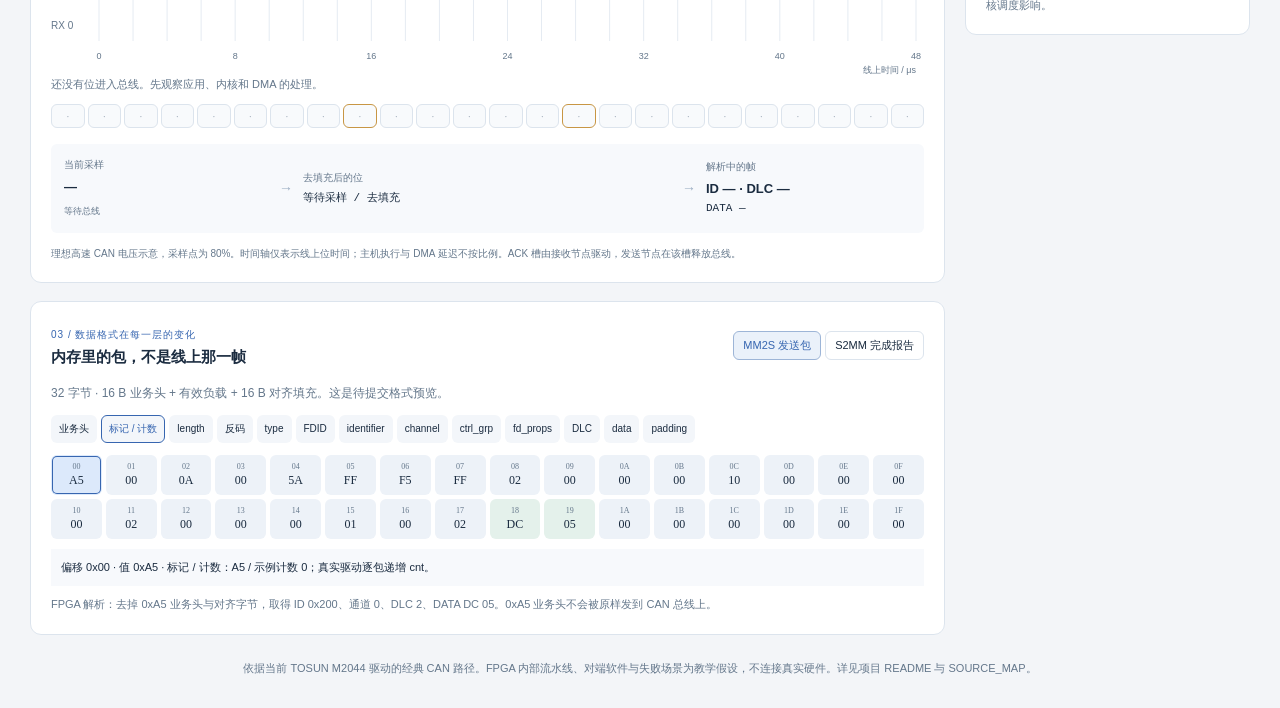
==== commit efcf7bae: "Add CAN frame formats, bit timing explorer and study notes" ====
--- a/can-end-to-end-lab/index.html
+++ b/can-end-to-end-lab/index.html
@@ -1,12 +1,12 @@
-<!doctype html><html lang="zh-CN"><head><meta charset="utf-8"><meta name="viewport" content="width=device-width, initial-scale=1"><title>总线实验室 · CAN / SPI / I²C / UART</title><link rel="stylesheet" href="style.css"><link rel="stylesheet" href="serial.css"></head><body>
+<!doctype html><html lang="zh-CN"><head><meta charset="utf-8"><meta name="viewport" content="width=device-width, initial-scale=1"><title>总线实验室 · CAN / CAN FD / CAN XL / SPI / I²C / UART</title><link rel="stylesheet" href="style.css"><link rel="stylesheet" href="serial.css"><link rel="stylesheet" href="can-family.css"><link rel="stylesheet" href="bit-timing.css"></head><body>
 <header><a class="brand" href="#"><span>↝</span> 总线实验室 <small>LAB / 03</small></a><span class="mode">● 离线运行 · 逐步观察</span><button id="export">导出事件记录</button></header>
 <nav class="protocol-picker" aria-label="选择实验协议">
-<button data-protocol="CAN" aria-pressed="true"><b>CAN</b><span>两根差分线 · 共享总线</span></button>
+<button data-protocol="CAN" aria-pressed="true"><b>CAN / FD / XL</b><span>标准 · 扩展 · 远程 · BRS</span></button>
 <button data-protocol="SPI" aria-pressed="false"><b>SPI</b><span>一根时钟 · 同时收发</span></button>
 <button data-protocol="I2C" aria-pressed="false"><b>I²C</b><span>两根信号线 · 按地址找设备</span></button>
 <button data-protocol="UART" aria-pressed="false"><b>UART 串口</b><span>不传时钟 · 约好发送速度</span></button>
 </nav>
-<main id="can-lab"><section class="intro"><div><p class="eyebrow">从一次 send，到真正的发送完成</p><h1>追踪一帧数据的完整旅程。</h1><p>内核与驱动、DMA 环、FPGA、两根总线，以及返回主机的完成报告。</p></div><div class="intro-note"><b>ACK ≠ TxDone</b><span>一个发生在 CAN 总线上<br>一个由设备报告触发驱动处理</span></div></section>
+<main id="can-lab"><div id="classic-can-detail"><section class="intro"><div><p class="eyebrow">标准经典 CAN / 板卡详细实验 · 独立回放</p><h1>追踪一帧数据的完整旅程。</h1><p>内核与驱动、DMA 环、FPGA、两根总线，以及返回主机的完成报告。</p></div><div class="intro-note"><b>ACK ≠ TxDone</b><span>一个发生在 CAN 总线上<br>一个由设备报告触发驱动处理</span></div></section>
 <section class="config panel"><form id="config-form"><label>CAN ID / HEX<input id="identifier" value="200" maxlength="5" autocomplete="off"></label><label class="payload-field">数据 / HEX，0–8 字节<input id="payload" value="DC 05" autocomplete="off"></label><label>通道<select id="channel"><option value="0">can0</option><option value="1">can1</option><option value="2">can2</option><option value="3">can3</option></select></label><label>位速率<select id="bitrate"><option value="125000">125 kbit/s</option><option value="250000">250 kbit/s</option><option value="500000" selected>500 kbit/s</option><option value="1000000">1 Mbit/s</option></select></label><label class="scenario-field">实验场景<select id="scenario"><option value="success">正常：ACK → TxDone → 本地 echo</option><option value="noack">总线：无对端，没有 ACK</option><option value="listen">总线：对端只听，不发 ACK</option><option value="filtered">对端：过滤数据，但仍 ACK</option><option value="lost-report">主机：有 ACK，丢失完成报告</option><option value="txerror">设备：注入发送失败报告</option><option value="ringfull">驱动：发送环满，停止队列</option></select></label><label>轮询间隔 / ms<input id="poll" type="number" min="1" max="100" value="1"></label><button class="primary" type="submit">生成 / 重置</button></form><div id="validation" role="alert" hidden></div><div id="config-note" class="muted">以当前驱动的经典 CAN 路径为依据；FPGA 内部行为为教学模型。修改参数后重新生成。</div></section>
 <div class="layout"><section class="main-column">
 <section class="panel path-panel"><div class="heading"><div><span class="eyebrow">01 / 架构与数据方向</span><h2>每一层正在做什么</h2></div><span class="muted">点击节点跳到相应事件</span></div><div id="topology"><svg id="connections" aria-hidden="true"></svg><div class="architecture">
@@ -20,7 +20,7 @@
 <section class="panel packets"><div class="heading"><div><span class="eyebrow">03 / 数据格式在每一层的变化</span><h2>内存里的包，不是线上那一帧</h2></div><div class="packet-tabs"><button id="packet-tx" class="active">MM2S 发送包</button><button id="packet-rx">S2MM 完成报告</button></div></div><div id="packet-caption"></div><div id="packet-fields"></div><div id="hex-grid"></div><p id="byte-detail" class="byte-detail" aria-live="polite">选择字节，查看偏移与所属字段。</p><div id="packet-parse" class="packet-parse"></div></section>
 </section>
 <aside class="side-column"><section class="panel counters"><div class="heading"><h2>主机与设备状态</h2><span class="tag">随步骤更新</span></div><div class="ring"><div><b>MM2S</b><span>主机 → FPGA</span></div><div class="ring-track"><i id="mm2s-fill"></i></div><code id="mm2s-pointers"></code></div><div class="ring"><div><b>S2MM</b><span>FPGA → 主机</span></div><div class="ring-track"><i id="s2mm-fill"></i></div><code id="s2mm-pointers"></code></div><div id="counter-grid"></div><p class="fine-print">环大小 8 MiB。进度条仅放大当前一包的占用；指针显示相对实验起点的字节数。</p></section><section class="panel events-panel"><div class="heading"><h2>事件导航</h2><span class="tag" id="event-count"></span></div><nav id="events" aria-label="流程事件"></nav></section><section class="panel knowledge"><h2>怎么读这张图</h2><p><b>进入内核</b><br>应用先经过 SocketCAN，再进入内核中的设备驱动。</p><p><b>DMA 消费 ≠ CAN 成功</b><br>MM2S RD 前进仅表示 FPGA 取走了主机的数据。</p><p><b>ACK ≠ 应用确认</b><br>过滤掉数据的正常节点仍可发 ACK。</p><p><b>TxDone ≠ 对端回了一帧</b><br>当前驱动根据设备的发送报告完成本地 echo；它不是对端应用回复。</p><p><b>完成不是由中断触发</b><br>此驱动使用 delayed_work 轮询 S2MM，间隔受内核调度影响。</p></section></aside></div>
-<footer>依据当前 TOSUN M2044 驱动的经典 CAN 路径。FPGA 内部流水线、对端软件与失败场景为教学假设，不连接真实硬件。详见项目 README 与 SOURCE_MAP。</footer></main>
+<footer>依据当前 TOSUN M2044 驱动的经典 CAN 路径。FPGA 内部流水线、对端软件与失败场景为教学假设，不连接真实硬件。详见项目 README 与 SOURCE_MAP。</footer></div></main>
 <main id="serial-lab" hidden>
 <section class="intro"><div><p class="eyebrow" id="serial-eyebrow"></p><h1 id="serial-title"></h1><p id="serial-intro"></p></div><div class="serial-rule" id="serial-rule"></div></section>
 <section class="config panel"><form id="serial-form"></form><div id="serial-validation" role="alert" hidden></div><p class="muted" id="serial-config-note">修改参数后点击“生成 / 重置”。数据用十六进制填写，每两位代表一个字节。</p></section>
@@ -34,4 +34,4 @@
 <details class="panel serial-more"><summary>想深入：内核、驱动与模型范围</summary><p id="serial-linux"></p><ul id="serial-limits"></ul><div id="serial-sources"></div></details>
 </aside></div>
 <footer>教学仿真，不连接真实硬件。SPI / I²C / UART 展示通用控制器路径；不代表当前 CAN 板卡实现了这些接口。线上时间按协议计算，软件执行时间不按比例。</footer>
-</main><script src="wire.js"></script><script src="flow.js"></script><script src="app.js"></script><script src="spi.js"></script><script src="i2c.js"></script><script src="uart.js"></script><script src="serial-app.js"></script></body></html>
+</main><script src="wire.js"></script><script src="flow.js"></script><script src="app.js"></script><script src="spi.js"></script><script src="i2c.js"></script><script src="uart.js"></script><script src="serial-app.js"></script><script src="can-formats.js"></script><script src="can-family-app.js"></script><script src="bit-timing.js"></script><script src="bit-timing-app.js"></script></body></html>
--- a/can-end-to-end-lab/can-family.css
+++ b/can-end-to-end-lab/can-family.css
@@ -0,0 +1 @@
+.family-panel{margin-bottom:28px;padding:26px}.family-heading{display:flex;gap:24px;justify-content:space-between;align-items:center;margin-bottom:22px}.family-heading h1{font-size:27px}.family-heading p:not(.eyebrow){color:var(--muted);font-size:12px}.family-heading p b{color:var(--ink);font-weight:500}.family-badge{border-left:2px solid #9bc6c0;padding:8px 0 8px 18px;color:var(--green);white-space:nowrap;font-size:12px}#family-form{display:flex;gap:12px;flex-wrap:wrap;background:#f7f9fc;padding:18px;border-radius:9px}#family-form label{display:block;flex:1 1 145px;min-width:0;font-size:11px;color:var(--muted)}#family-form input,#family-form select,#family-form textarea{margin-top:5px;font-size:13px}#family-form .family-type{flex:2 1 280px}#family-form #family-data-box{flex-basis:100%}#family-data{display:block;width:100%;resize:vertical;min-height:62px;max-height:180px;padding:10px;border:1px solid var(--line);border-radius:5px;font-family:Consolas,monospace;color:var(--ink);background:white}#family-xl-options{display:flex;gap:12px;flex-basis:100%}.family-form-actions{display:flex;align-items:center;flex-wrap:wrap;gap:8px}.family-form-actions span{font-size:11px;color:var(--muted);margin-left:8px}.family-form-actions button{font-size:12px}#family-error{color:var(--red);padding:12px;background:#fff2f2;border-radius:5px;margin-top:10px}.family-summary{display:grid;grid-template-columns:repeat(4,1fr);gap:14px;margin:20px 0 14px}.family-summary>div{border-right:1px solid var(--line);min-width:0}.family-summary>div:last-child{border:0}.family-summary span{display:block;font-size:11px;color:var(--muted)}.family-summary strong{display:block;font:17px/1.6 Consolas,'Microsoft YaHei',sans-serif;margin-top:5px}.family-callout{background:#eef6f4;border-left:3px solid var(--green);padding:10px 13px;font-size:12px}.family-section-heading{margin-top:24px}.family-section-heading h2{font-size:17px}#family-ribbon{display:flex;gap:5px;flex-wrap:wrap}.family-field{text-align:left;border:1px solid #dce4ef;background:#f4f7fb;padding:10px 12px;min-width:75px;flex:1 0 auto}.family-field b{display:block;font:12px Consolas,sans-serif}.family-field span{display:block;font-size:10px;color:var(--muted);margin-top:4px}.family-field.id{background:#eaf1fd}.family-field.data{background:#e4f4ee}.family-field.crc{background:#fff5e3}.family-field.gap{border-style:dashed;background:white}.family-field.active{outline:2px solid var(--blue);outline-offset:1px}.family-field.past{border-bottom:3px solid #7baaa1}.family-playback{margin-top:20px;border:1px solid var(--line);padding:16px;border-radius:9px}#family-path{display:flex;gap:5px;flex-wrap:wrap;margin-bottom:14px}#family-path button{flex:1;font-size:11px;background:#f5f7fa;white-space:nowrap;border-color:transparent;padding:8px}#family-path .active{background:var(--blue);color:white}#family-event{margin-top:14px;padding:14px;background:#f1f5fb;min-height:110px;border-left:3px solid var(--blue)}#family-event h3{margin-bottom:6px}#family-event p{font-size:12px;color:#4c6077}#family-event code{display:block;overflow-wrap:anywhere;font-size:11px;margin-top:8px;color:var(--muted)}.family-received{display:grid;grid-template-columns:1fr 2fr 1fr;gap:18px;margin-top:16px;align-items:start}.family-received>div{min-width:0}.family-received label{display:block;font-size:10px;color:var(--muted);margin-bottom:4px}.family-received strong{font-size:12px;font-weight:550}.family-received code{font-size:11px;overflow-wrap:anywhere}.family-table-scroll{overflow:auto;max-width:100%;margin-top:12px}.family-table{width:100%;border-collapse:collapse;font-size:11px;min-width:760px}.family-table th{background:#f3f6fa;color:var(--muted);font-weight:500;text-align:left;padding:10px}.family-table td{padding:9px 10px;border-bottom:1px solid #edf1f5;vertical-align:top}.family-table td:first-child{white-space:nowrap}.family-table td:nth-child(2),.family-table td:nth-child(3){white-space:nowrap}.family-table td:nth-child(4){font-family:Consolas,'Microsoft YaHei',sans-serif;overflow-wrap:anywhere;max-width:260px}.family-table td:last-child{min-width:240px}.family-table td button{font:11px Consolas,sans-serif;padding:3px 6px;border-color:transparent;background:transparent}.family-table tr.active{background:#edf4ff}.family-bottom{display:grid;grid-template-columns:1fr 1fr;gap:28px;margin-top:22px}.family-bottom h2{font-size:13px;margin-bottom:8px}.family-bottom p{font-size:11px;color:var(--muted);margin-bottom:6px}#family-wire-bits{display:flex;flex-wrap:wrap;gap:3px;margin-top:9px}#family-wire-bits span{padding:3px 6px;background:#f0f4f9;font:11px Consolas,sans-serif;border:1px solid var(--line);border-radius:3px}#family-wire-bits .stuffed{background:#fff4dd;border-color:#dca64a;color:#96610b}.family-reference{border-top:1px solid var(--line);margin-top:20px;padding-top:15px;font-size:11px}.family-reference summary{cursor:pointer;font-size:12px}.family-reference p{margin-top:13px;color:var(--muted)}#family-sources{display:flex;flex-wrap:wrap;gap:14px;margin:14px 0}#family-sources a{color:var(--blue)}#family-classic-link{margin-top:20px}@media(max-width:900px){.family-summary{grid-template-columns:repeat(2,1fr)}.family-summary>div:nth-child(2){border:0}.family-received{grid-template-columns:1fr 1fr}.family-received>div:nth-child(2){grid-column:1/-1;order:3}.family-bottom{grid-template-columns:1fr;gap:18px}}@media(max-width:640px){.family-panel{padding:14px}.family-heading h1{font-size:22px}.family-badge{display:none}#family-form{padding:12px}#family-xl-options{flex-wrap:wrap}.family-summary strong{font-size:13px}.family-heading p:not(.eyebrow){font-size:11px}.family-heading p b{display:block;margin-top:6px}.family-playback{padding:12px}.family-field{padding:8px}.family-section-heading h2{font-size:15px}.family-table-scroll{max-height:420px}.family-form-actions span{margin-left:0}.family-summary{gap:12px}.family-playback .heading h2{font-size:13px}}
--- a/can-end-to-end-lab/bit-timing.css
+++ b/can-end-to-end-lab/bit-timing.css
@@ -0,0 +1 @@
+#timing-lab{margin:20px 0;border:1px solid #bbd2e9;border-radius:9px;background:#fbfdff;min-width:0}#timing-lab>summary{cursor:pointer;padding:16px;display:flex;align-items:center;gap:12px;flex-wrap:wrap;background:#eef5fc;border-radius:9px;font-size:13px}#timing-lab>summary>span:last-child{margin-left:auto;color:var(--muted);font-size:10px}.timing-content{padding:18px;min-width:0}.timing-lead{font-size:12px;margin-bottom:15px}.timing-presets{display:flex;align-items:center;gap:7px;flex-wrap:wrap;margin-bottom:14px}.timing-presets span{font-size:11px;color:var(--muted)}.timing-presets button{font-size:11px}#timing-form{display:grid;grid-template-columns:repeat(5,minmax(0,1fr));gap:12px}#timing-form label{font-size:11px;color:var(--muted)}#timing-form input,#timing-form select{display:block;margin-top:5px;font-size:13px}#timing-error{background:#fff0f0;color:var(--red);padding:10px;font-size:12px;margin-top:10px}#timing-equations{display:grid;grid-template-columns:repeat(4,minmax(0,1fr));gap:10px;margin:18px 0}#timing-equations>div{border:1px solid var(--line);border-radius:6px;background:white;padding:12px;min-width:0}#timing-equations span,#timing-equations small{display:block;font-size:10px;color:var(--muted)}#timing-equations strong{display:block;font-size:14px;color:var(--blue);margin:7px 0;overflow-wrap:anywhere}.timing-controls{display:flex;gap:6px;flex-wrap:wrap}.timing-controls button{font-size:11px}.timing-scrubber{display:flex;align-items:center;gap:12px;margin:14px 0}.timing-scrubber input{flex:1;min-width:0;accent-color:var(--blue);padding:0}.timing-scrubber output{font:11px Consolas,sans-serif;color:var(--muted);min-width:160px}.timing-live{display:grid;grid-template-columns:1fr 1fr 1.5fr;gap:12px;background:#f1f5fa;padding:12px;border-radius:6px}.timing-live span{display:block;font-size:10px;color:var(--muted)}.timing-live strong{display:block;font-size:12px;font-weight:550;margin-top:4px}#timing-event{margin-top:12px;padding:10px 12px;border-left:3px solid #80a6d3;background:#eaf2fc;font-size:12px;min-height:46px}#timing-event.sample-now{background:#fff3da;border-color:#c38a27}.timing-chart-scroll{width:100%;max-width:100%;overflow-x:auto;border:1px solid var(--line);border-radius:6px;background:white;margin-top:14px}#timing-chart{display:block;max-width:none;font-family:Consolas,'Microsoft YaHei',sans-serif}.timing-chart-note,#timing-boundary-note,#timing-quantization,.timing-scope{font-size:11px;color:var(--muted);margin-top:10px}#timing-boundary-note{color:#256a64}#timing-quantization{padding:8px 10px;background:#f4f1e9;border-radius:4px}.timing-scope summary{cursor:pointer}.timing-scope p{margin-top:8px}@media(max-width:1000px){#timing-equations{grid-template-columns:1fr 1fr}.timing-live{grid-template-columns:1fr 1fr}.timing-live>div:last-child{grid-column:1/-1}}@media(max-width:640px){#timing-form{grid-template-columns:1fr 1fr;gap:8px}.timing-content{padding:12px}#timing-lab>summary{padding:12px;gap:6px}#timing-lab>summary b{flex-basis:100%;font-size:12px}#timing-lab>summary>span:last-child{margin-left:0}#timing-equations{gap:6px}#timing-equations>div{padding:8px}#timing-equations strong{font-size:12px}.timing-scrubber{flex-wrap:wrap}.timing-scrubber input{flex-basis:100%}.timing-scrubber output{font-size:10px}.timing-live{gap:8px}}
